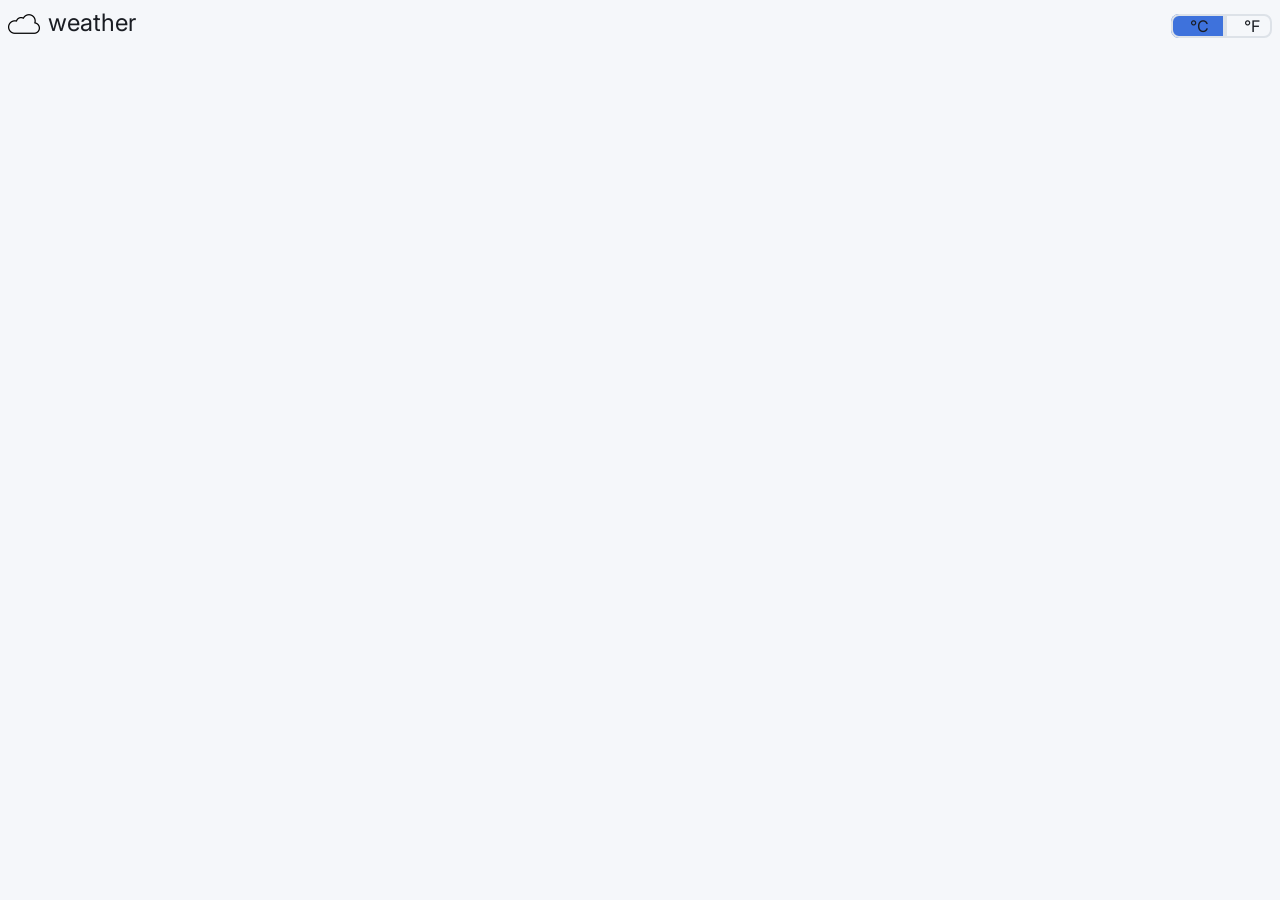
==== weather app/index.html @ 5842632a "add  unit  buttons" ====
<!DOCTYPE html>
<html lang="en">
<head>
  <meta charset="UTF-8">
  <meta name="viewport" content="width=device-width, initial-scale=1.0">
  <title>weather app</title>
  <link rel="stylesheet" href="style.css">
</head>
<body>
  <header class="header">
    <div class="header__logo">
      <img src="cloud.png" title="cloud icon" alt="cloud icon" class="header__logo-icon">
      <h2 class="header__logo-title">weather</h2>
    </div>

    <div class="temperature-unit">
      <label class="temperature-unit__cs">
        <input type="radio" value="celsius" name="unit" checked>
        <span>°C</span>
      </label>
      <label class="temperature-unit__fh">
        <input type="radio" value="fahrenheit" name="unit">
        <span>°F</span>
      </label>
    </div>
    

  </header>
</body>
</html>
---- weather app/style.css ----
@import url('https://fonts.googleapis.com/css2?family=Inter:ital,opsz,wght@0,14..32,100..900;1,14..32,100..900&display=swap');

/*variables*/
:root{
  /*colors*/
  --color-bg: #f5f7fa;
  --color-surface: #ffffff;
  --color-surface-alt: #eef1f5;
  --color-text: #1a1d23;
  --color-text-muted: #5f6b7a;
  --color-accent: #3e72dc;
  --color-error: #c0392b;
  --color-border: #dde2e8;
  
/*typography*/
  --font-main: "Inter", system-ui, sans-serif;
  --font-size-base: 1rem;
  --font-weight-regular: 400;
  --font-weight-medium: 500;

/* spacing and shape */
  --space-sm: 0.5rem;
  --space-md: 1rem;
  --space-lg: 1.5rem;
  --radius-card: 12px;
  --radius-control: 8px;
}

/* RESET */
*{
  margin: 0;
  padding: 0;
  box-sizing:border-box;
}

body{
  min-height: 100vh;
  background-color:var(--color-bg);
  color: var(--color-text);
  font-size:var(--font-size-base);
  font-family: var(--font-main)
}

/*general styles*/
.header{
  display: flex;
  justify-content: space-between;
  padding: var(--space-sm);
}

.header__logo{
  display: flex;
}

.header__logo-icon{
  height: 2rem;
  width: 2rem;
}

.header__logo-title{
  margin-left: var(--space-sm);
  font-weight: var(--font-weight-regular);
}

.temperature-unit{
  margin-top: var(--space-sm);
}

.temperature-unit__cs{
  border: 2px solid var(--color-border);
  background-color: none;
  padding-right:10px;
  border-radius: 8px 0 0 8px;
  cursor: pointer;
  transition: background 0.3s ease;
}

.temperature-unit__fh{
  border: 2px solid var(--color-border);
  background-color: none;
  padding-right: 10px;
  border-radius: 0 8px 8px 0;
  cursor: pointer;
  transition: background 0.3s ease;
}

.temperature-unit input{
  opacity: 0;
}

.temperature-unit label:has(input:checked){
  background-color: var(--color-accent);
}
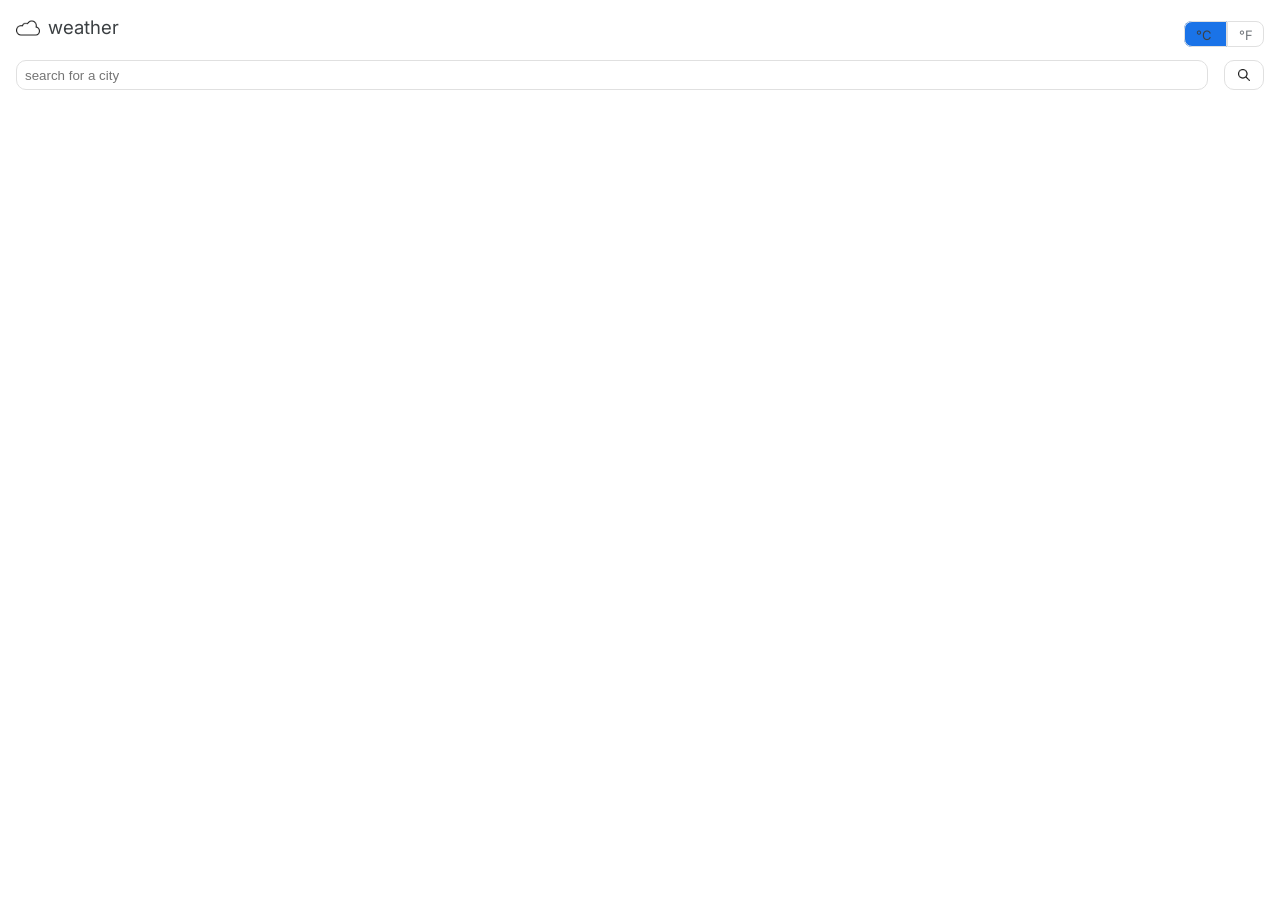
==== commit f17fac5d: "add search bar, add search button,,create image folder,update image sourcee,change color and size- s" ====
--- a/weather app/index.html
+++ b/weather app/index.html
@@ -8,9 +8,10 @@
 </head>
 <body>
   <header class="header">
+
     <div class="header__logo">
-      <img src="cloud.png" title="cloud icon" alt="cloud icon" class="header__logo-icon">
-      <h2 class="header__logo-title">weather</h2>
+      <img src="/weather app/images/cloud.png" title="cloud icon" alt="cloud icon" class="header__logo-icon">
+      <h3 class="header__logo-title">weather</h3>
     </div>
 
     <div class="temperature-unit">
@@ -23,8 +24,14 @@
         <span>°F</span>
       </label>
     </div>
-    
 
   </header>
+
+  <section class="search">
+    <input type="search" class="search__bar" placeholder="search for a city"> 
+    <button class="search__btn">
+      <img src="/weather app/images/loupe.png">
+    </button>
+  </section>
 </body>
 </html>
--- a/weather app/style.css
+++ b/weather app/style.css
@@ -3,18 +3,19 @@
 /*variables*/
 :root{
   /*colors*/
-  --color-bg: #f5f7fa;
-  --color-surface: #ffffff;
+  --color-bg: #ffffff;
+  --color-surface: #F8F9FA;
   --color-surface-alt: #eef1f5;
-  --color-text: #1a1d23;
-  --color-text-muted: #5f6b7a;
-  --color-accent: #3e72dc;
+  --color-text: #3C4043;
+  --color-text-muted: #70757A;
+  --color-accent: #1A73E8;
   --color-error: #c0392b;
-  --color-border: #dde2e8;
+  --color-border: #E0E0E0;
   
 /*typography*/
   --font-main: "Inter", system-ui, sans-serif;
   --font-size-base: 1rem;
+  --font-size-small: 0.8125rem;
   --font-weight-regular: 400;
   --font-weight-medium: 500;
 
@@ -38,14 +39,15 @@
   background-color:var(--color-bg);
   color: var(--color-text);
   font-size:var(--font-size-base);
-  font-family: var(--font-main)
+  font-family: var(--font-main);
+  padding: var(--space-md);
 }
 
 /*general styles*/
 .header{
   display: flex;
   justify-content: space-between;
-  padding: var(--space-sm);
+  margin-bottom: var(--space-md);
 }
 
 .header__logo{
@@ -53,8 +55,8 @@
 }
 
 .header__logo-icon{
-  height: 2rem;
-  width: 2rem;
+  height: 1.5rem;
+  width: 1.5rem;
 }
 
 .header__logo-title{
@@ -64,32 +66,70 @@
 
 .temperature-unit{
   margin-top: var(--space-sm);
+  color: var(--color-text-muted);
 }
 
 .temperature-unit__cs{
-  border: 2px solid var(--color-border);
+  border: 1px solid var(--color-border);
   background-color: none;
-  padding-right:10px;
   border-radius: 8px 0 0 8px;
   cursor: pointer;
   transition: background 0.3s ease;
+  padding: 2px;
 }
 
 .temperature-unit__fh{
-  border: 2px solid var(--color-border);
+  border: 1px solid var(--color-border);
   background-color: none;
-  padding-right: 10px;
   border-radius: 0 8px 8px 0;
   cursor: pointer;
   transition: background 0.3s ease;
+  padding: 2px;
 }
 
 .temperature-unit input{
   opacity: 0;
 }
 
+.temperature-unit span{
+  font-size: var(--font-size-small);
+  position: relative;
+  right: 8px;
+}
+
 .temperature-unit label:has(input:checked){
   background-color: var(--color-accent);
+  color: var(--color-text);
+}
+
+.search{
+  display: flex;
+  gap: 1rem;
+}
+
+.search__bar{
+ flex-grow: 1;
+ width: 30px;
+  height: 30px;
+ border: 1px solid var(--color-border);
+ border-radius: 10px;
+ background-color: transparent;
+ padding: var(--space-sm);
+}
+
+.search__btn{
+  width: 40px;
+  height: 30px;
+  background-color: transparent;
+  padding: var(--space-sm);
+  border: 1px solid var(--color-border);
+  border-radius:10px;
+}
+
+.search__btn img{
+  width: 100%;
+  height: 100%;
+  padding: 0 5px;
 }
 
 
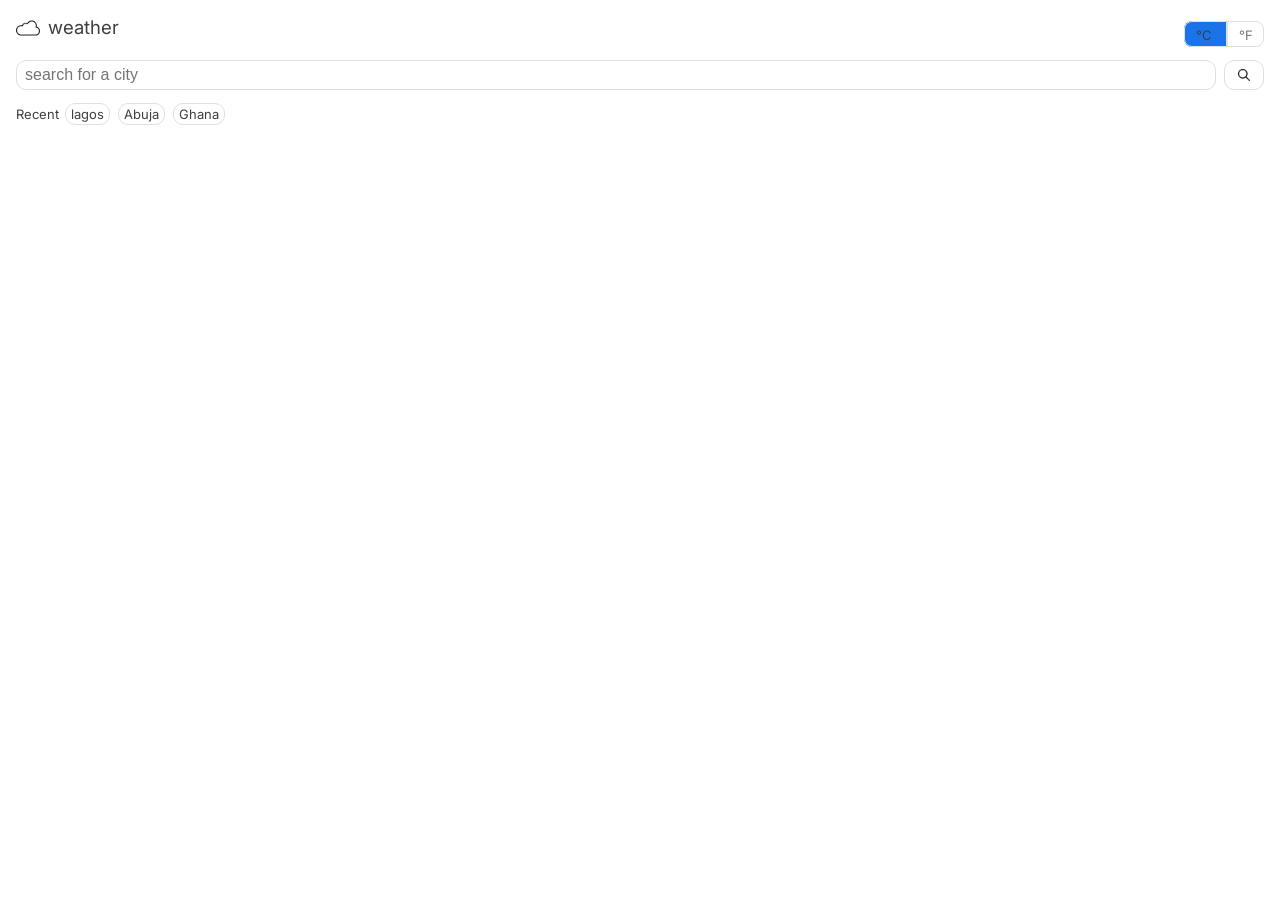
==== commit 97825967: "add search history placeholder text, update layout of search section," ====
--- a/weather app/index.html
+++ b/weather app/index.html
@@ -28,10 +28,18 @@
   </header>
 
   <section class="search">
+
     <input type="search" class="search__bar" placeholder="search for a city"> 
-    <button class="search__btn">
+    <button class="search__btn" type="button">
       <img src="/weather app/images/loupe.png">
     </button>
+
+    <div class="search__history">
+      <span>Recent</span>
+      <span class="search__result">lagos</span>
+      <span class="search__result">Abuja</span>
+      <span class="search__result">Ghana</span>
+    </div>
   </section>
 </body>
 </html>
--- a/weather app/style.css
+++ b/weather app/style.css
@@ -103,18 +103,26 @@
 }
 
 .search{
-  display: flex;
-  gap: 1rem;
+  display: grid;
+  grid-template-columns: 1fr auto;
+  column-gap: var(--space-sm);
+  row-gap: var(--space-md);
 }
 
 .search__bar{
  flex-grow: 1;
- width: 30px;
-  height: 30px;
+ width: 100%;
+ height: 30px;
  border: 1px solid var(--color-border);
  border-radius: 10px;
  background-color: transparent;
  padding: var(--space-sm);
+ font-size: var(--font-weight-medium);
+}
+
+.search__bar:focus{
+  outline:2px solid var(--color-accent);
+  outline-offset: 1px;
 }
 
 .search__btn{
@@ -124,12 +132,24 @@
   padding: var(--space-sm);
   border: 1px solid var(--color-border);
   border-radius:10px;
+  cursor: pointer;
 }
 
 .search__btn img{
   width: 100%;
   height: 100%;
   padding: 0 5px;
+}
+
+.search__history{
+ font-size: var(--font-size-small);
+}
+
+.search__result{
+  border: 1px solid var(--color-border);
+  padding: 2px 5px;
+  border-radius: 10px;
+  margin: 2px;
 }
 
 
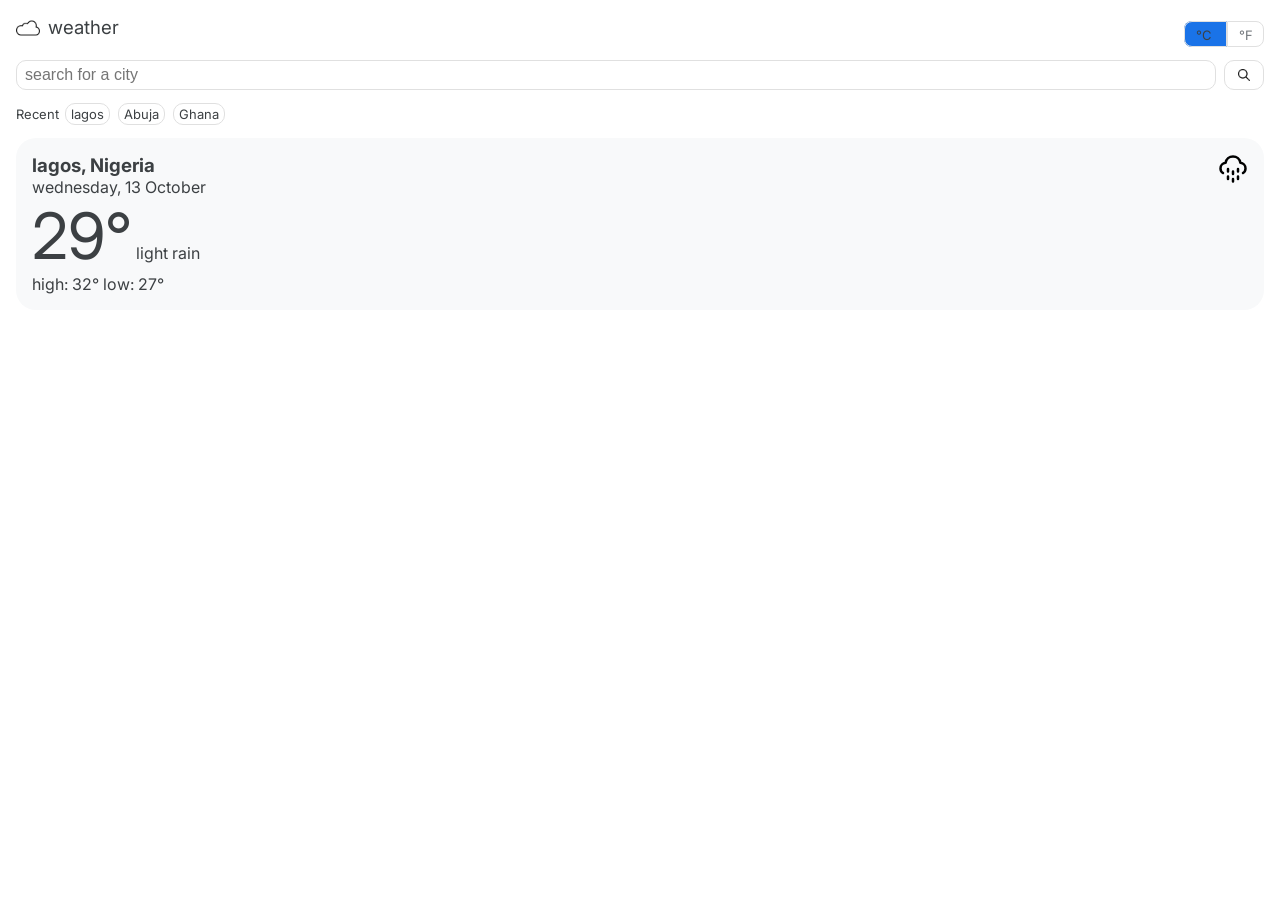
==== commit 3b15b7bb: "add city section, aadd rain icon" ====
--- a/weather app/index.html
+++ b/weather app/index.html
@@ -10,11 +10,14 @@
   <header class="header">
 
     <div class="header__logo">
+
       <img src="/weather app/images/cloud.png" title="cloud icon" alt="cloud icon" class="header__logo-icon">
       <h3 class="header__logo-title">weather</h3>
+
     </div>
 
     <div class="temperature-unit">
+
       <label class="temperature-unit__cs">
         <input type="radio" value="celsius" name="unit" checked>
         <span>°C</span>
@@ -40,6 +43,26 @@
       <span class="search__result">Abuja</span>
       <span class="search__result">Ghana</span>
     </div>
+
+  </section>
+
+  <section class="city">
+
+    <div class="city__info">
+      <h3 class="city__name">lagos, Nigeria</h3>
+      <p class="city__date">wednesday, 13 October</p>
+      <span class="city__temperature">29°</span>
+      <span class="city__weather">light rain</span>
+
+      <div class="city__high-low">
+        <span class="city__high">high: 32°</span>
+        <span class="city__low">low: 27°</span>
+      </div>
+      
+    </div>
+
+    <img src="/weather app/images/cloud-raining-01-svgrepo-com.svg" class="city__weather-icon">
+
   </section>
 </body>
 </html>
--- a/weather app/style.css
+++ b/weather app/style.css
@@ -107,6 +107,7 @@
   grid-template-columns: 1fr auto;
   column-gap: var(--space-sm);
   row-gap: var(--space-md);
+  margin-bottom: var(--space-md);
 }
 
 .search__bar{
@@ -152,6 +153,22 @@
   margin: 2px;
 }
 
+.city{
+  display: flex;
+  justify-content: space-between;
+  background-color: var(--color-surface);
+  border-radius:20px ;
+  padding: var(--space-md);
+}
+
+.city__temperature{
+  font-size: 4rem;
+}
+
+.city__weather-icon{
+  width: 30px;
+  height: 30px;
+}
 
 
 
@@ -159,3 +176,5 @@
 
 
 
+
+
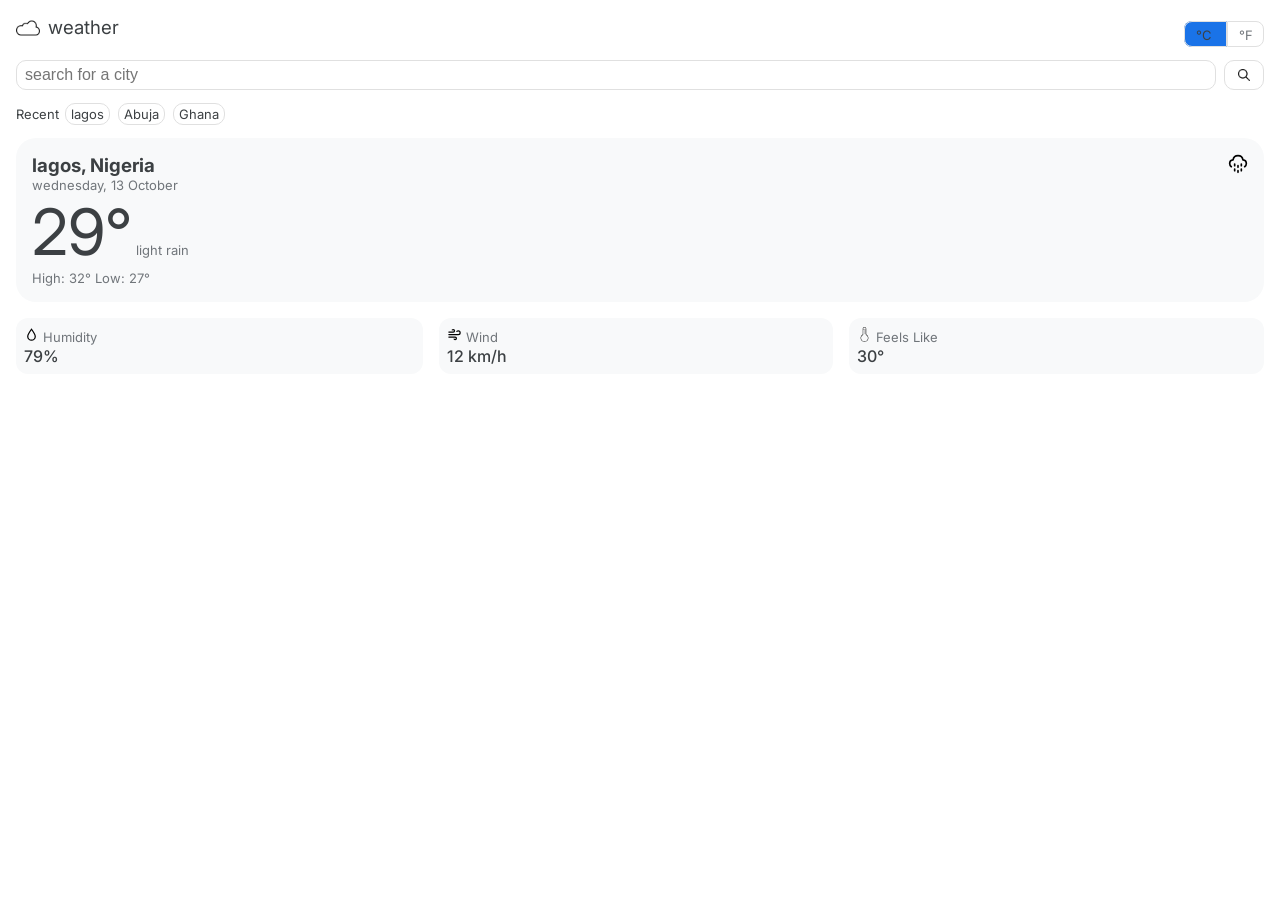
==== commit 5ed396b6: "add apparent temperature section, add humidity, wind speed and feels like carcs" ====
--- a/weather app/index.html
+++ b/weather app/index.html
@@ -55,8 +55,8 @@
       <span class="city__weather">light rain</span>
 
       <div class="city__high-low">
-        <span class="city__high">high: 32°</span>
-        <span class="city__low">low: 27°</span>
+        <span class="city__high">High: 32°</span>
+        <span class="city__low">Low: 27°</span>
       </div>
       
     </div>
@@ -64,5 +64,27 @@
     <img src="/weather app/images/cloud-raining-01-svgrepo-com.svg" class="city__weather-icon">
 
   </section>
+
+  <section class="apr-temperature">
+
+    <div class="humidity">
+      <img src="/weather app/images/water-drop-svgrepo-com.svg" class="humidity__icon">
+      <span class="humidity__heading">Humidity</span>
+      <span class="humidity__value">79%</span>
+    </div>
+
+    <div class="wind-speed">
+      <img src="/weather app/images/wind-svgrepo-com.svg" class="wind-speed__icon">
+      <span class="wind-speed__heading">Wind</span>
+      <span class="wind-speed__value">12 km/h</span>
+    </div>
+
+    <div class="feel-like">
+      <img src="/weather app/images/thermometer-svgrepo-com.svg" class="feel-like__icon">
+      <span class="feel-like__heading">Feels Like</span>
+      <span class="feel-like__value">30°</span>
+    </div>
+
+  </section>
 </body>
 </html>
--- a/weather app/style.css
+++ b/weather app/style.css
@@ -159,22 +159,70 @@
   background-color: var(--color-surface);
   border-radius:20px ;
   padding: var(--space-md);
+  margin-bottom: var(--space-md);
 }
 
 .city__temperature{
   font-size: 4rem;
 }
 
+.city__date{
+  font-size: var(--font-size-small);
+  color: var(--color-text-muted);
+}
+
+.city__weather{
+  color: var(--color-text-muted);
+  font-size: var(--font-size-small);
+}
+
+.city__high-low{
+  font-size: var(--font-size-small);
+  color: var(--color-text-muted);
+}
+
 .city__weather-icon{
-  width: 30px;
-  height: 30px;
-}
-
-
-
-
-
-
-
-
-
+  width: 20px;
+  height: 20px;
+}
+
+.apr-temperature{
+  display: flex;
+  gap: var(--space-md);
+  margin-bottom: var(--space-md);
+}
+
+.humidity,.wind-speed,.feel-like{
+  background-color: var(--color-surface);
+  padding: var(--space-sm);
+  border-radius: var(--radius-card);
+  flex-grow: 1;
+}
+
+.humidity__icon,.wind-speed__icon,.feel-like__icon{
+  width: 15px;
+  height: 15px;
+}
+
+.humidity__heading,.wind-speed__heading,.feel-like__heading{
+  font-size: var(--font-size-small);
+  color: var(--color-text-muted);
+}
+
+.humidity__value,.wind-speed__value,.feel-like__value{
+  display: block;
+  font-weight: var(--font-weight-medium);
+}
+
+
+
+
+
+
+
+
+
+
+
+
+
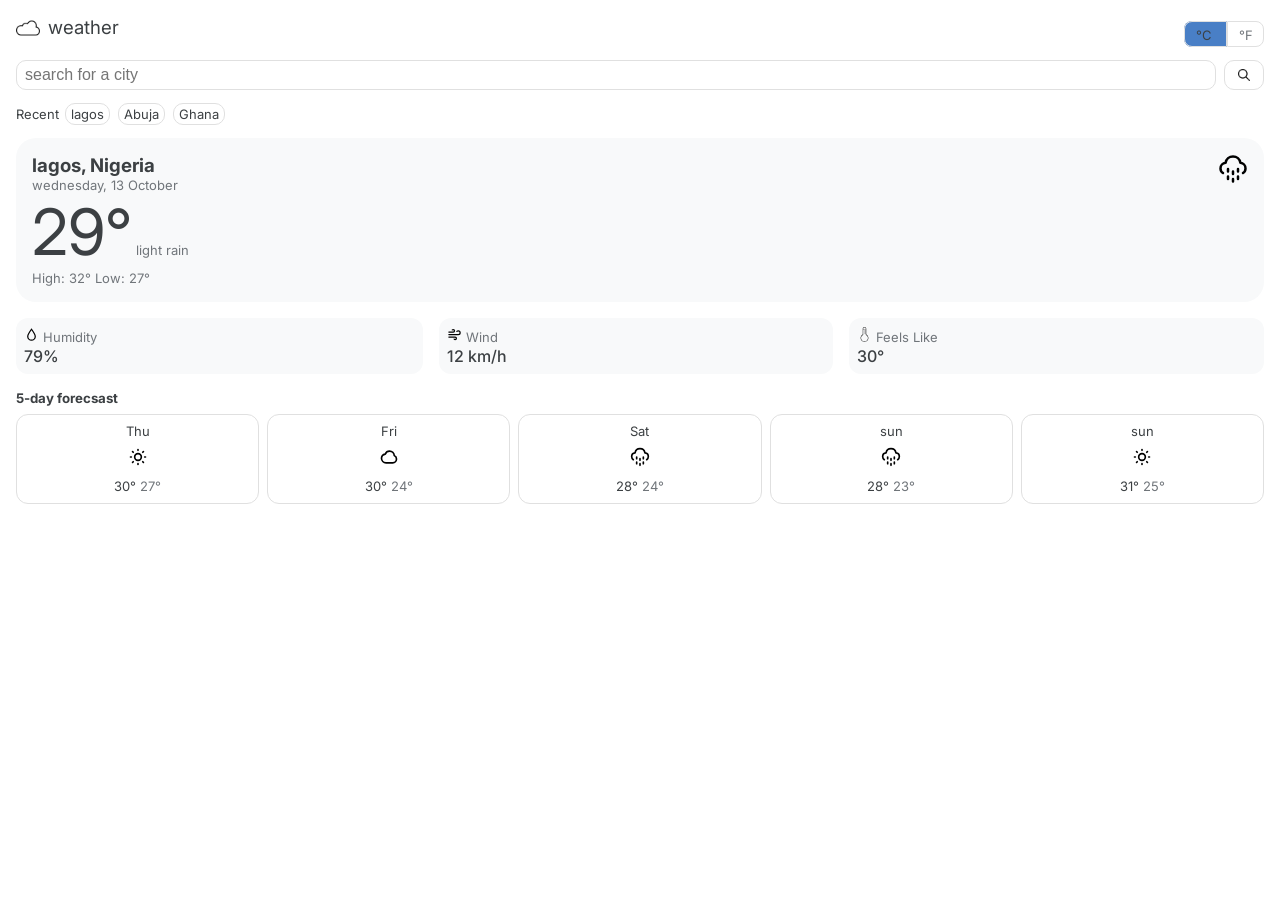
==== commit 75dfa88c: "add forecast section and daily forecast cards" ====
--- a/weather app/index.html
+++ b/weather app/index.html
@@ -86,5 +86,55 @@
     </div>
 
   </section>
+
+  <section class="forecast">
+    <h5 class="forecast__heading">5-day forecsast</h5>
+
+    <div class="forecast__card">
+      <span class="forecast__day">Thu</span>
+      <img src="/weather app/images/sun-svgrepo-com.svg" class="forecast__icon">
+      <div class="forecast__temperature">
+        <span class="forecast__temperature-high">30°</span>
+        <span class="forecast__temperature-low">27°</span>
+      </div>
+    </div>
+
+    <div class="forecast__card">
+      <span class="forecast__day">Fri</span>
+      <img src="/weather app/images/cloud-svgrepo-com.svg" class="forecast__icon">
+      <div class="forecast__temperature">
+        <span class="forecast__temperature-high">30°</span>
+        <span class="forecast__temperature-low">24°</span>
+      </div>
+    </div>
+
+    <div class="forecast__card">
+      <span class="forecast__day">Sat</span>
+      <img src="/weather app/images/cloud-raining-01-svgrepo-com.svg" class="forecast__icon">
+      <div class="forecast__temperature">
+        <span class="forecast__temperature-high">28°</span>
+        <span class="forecast__temperature-low">24°</span>
+      </div>
+    </div>
+
+    <div class="forecast__card">
+      <span class="forecast__day">sun</span>
+      <img src="/weather app/images/cloud-raining-01-svgrepo-com.svg" class="forecast__icon">
+      <div class="forecast__temperature">
+        <span class="forecast__temperature-high">28°</span>
+        <span class="forecast__temperature-low">23°</span>
+      </div>
+    </div>
+
+    <div class="forecast__card">
+      <span class="forecast__day">sun</span>
+      <img src="/weather app/images/sun-svgrepo-com.svg" class="forecast__icon">
+      <div class="forecast__temperature">
+        <span class="forecast__temperature-high">31°</span>
+        <span class="forecast__temperature-low">25°</span>
+      </div>
+    </div>
+    
+  </section>
 </body>
 </html>
--- a/weather app/style.css
+++ b/weather app/style.css
@@ -8,7 +8,7 @@
   --color-surface-alt: #eef1f5;
   --color-text: #3C4043;
   --color-text-muted: #70757A;
-  --color-accent: #1A73E8;
+  --color-accent: #497fc6;
   --color-error: #c0392b;
   --color-border: #E0E0E0;
   
@@ -182,8 +182,8 @@
 }
 
 .city__weather-icon{
-  width: 20px;
-  height: 20px;
+  width: 30px;
+  height: 30px;
 }
 
 .apr-temperature{
@@ -214,15 +214,53 @@
   font-weight: var(--font-weight-medium);
 }
 
-
-
-
-
-
-
-
-
-
-
-
-
+.forecast{
+  display:grid;
+  grid-template-columns: repeat(5,1fr);
+  gap: var(--space-sm);
+}
+
+.forecast__heading{
+  grid-column: 1/6;
+}
+
+.forecast__temperature{
+  text-align: center;
+}
+
+.forecast__card{
+  border: 1px solid var(--color-border) ;
+  border-radius: var(--radius-card);
+  padding: var(--space-sm);
+  display: flex;
+  flex-direction: column;
+  align-items: center;
+  gap: var(--space-sm);
+  padding:var(--space-sm) var(--space-lg);
+}
+
+.forecast__day{
+  font-size: var(--font-size-small);
+}
+
+.forecast__icon{
+  width: 20px;
+  height: 20px;
+}
+
+.forecast__temperature-high{
+  font-size: var(--font-size-small);
+}
+
+.forecast__temperature-low{
+  color: var(--color-text-muted);
+  font-size: var(--font-size-small);
+}
+
+
+
+
+
+
+
+
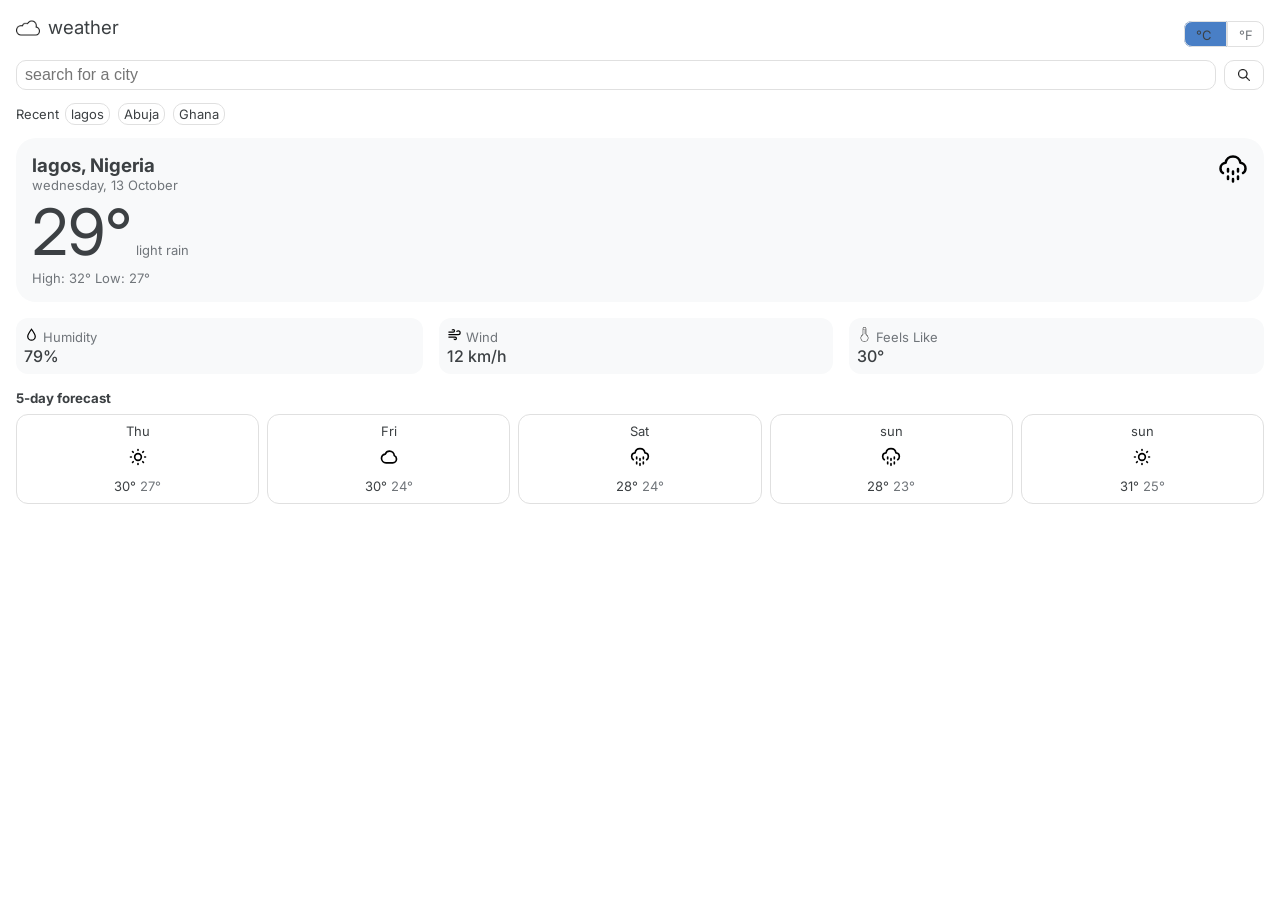
==== commit 4490909a: "add active state to search button, add id to to search bar" ====
--- a/weather app/index.html
+++ b/weather app/index.html
@@ -32,7 +32,7 @@
 
   <section class="search">
 
-    <input type="search" class="search__bar" placeholder="search for a city"> 
+    <input type="search" class="search__bar" placeholder="search for a city" id="search__bar"> 
     <button class="search__btn" type="button">
       <img src="/weather app/images/loupe.png">
     </button>
@@ -88,7 +88,7 @@
   </section>
 
   <section class="forecast">
-    <h5 class="forecast__heading">5-day forecsast</h5>
+    <h5 class="forecast__heading">5-day forecast</h5>
 
     <div class="forecast__card">
       <span class="forecast__day">Thu</span>
@@ -136,5 +136,7 @@
     </div>
     
   </section>
+
+  <script src="script.js"></script>
 </body>
 </html>
--- a/weather app/style.css
+++ b/weather app/style.css
@@ -134,12 +134,17 @@
   border: 1px solid var(--color-border);
   border-radius:10px;
   cursor: pointer;
+   transition: background 0.3s ease;
 }
 
 .search__btn img{
   width: 100%;
   height: 100%;
   padding: 0 5px;
+}
+
+.search__btn:active{
+  background-color: var(--color-accent);
 }
 
 .search__history{
